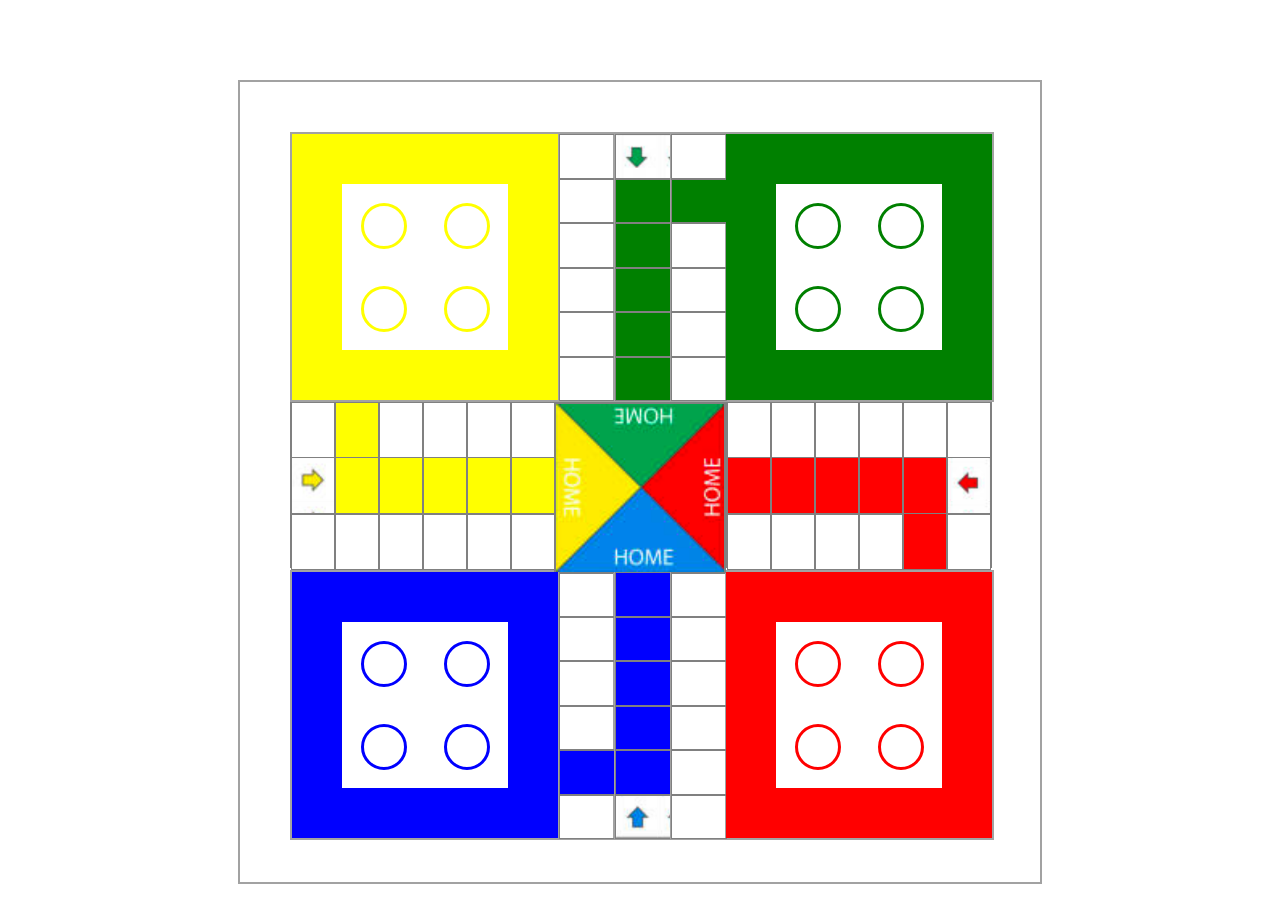
==== index.html @ 32727102 "made the ludo's UI" ====
<!DOCTYPE html>
<html lang="en">
<head>
    <meta charset="UTF-8">
    <meta http-equiv="X-UA-Compatible" content="IE=edge">
    <meta name="viewport" content="width=device-width, initial-scale=1.0">
    <title>The Ludo Game</title>
    <link rel="stylesheet" href="./style.css">
</head>
<body>
    <div class="ludo">
        <div class="first edge">
            <div class="color_box color_box_yellow">
                <div class="two_goti_group">
                    <div class="goti_outer">
                        <div class="goti" id="peeli_goti"></div>
                    </div>
                    <div class="goti_outer">
                        <div class="goti" id="peeli_goti"></div>
                    </div>
                </div>
                <div class="two_goti_group">
                    <div class="goti_outer">
                        <div class="goti" id="peeli_goti"></div>
                    </div>
                    <div class="goti_outer">
                        <div class="goti" id="peeli_goti"></div>
                    </div>
                </div>
            </div>
            <div class="box_group_vertical">
                <div class="vertical_box_group">
                    <div class="single_box"></div>
                    <div class="single_box"></div>
                    <div class="single_box"></div>
                    <div class="single_box"></div>
                    <div class="single_box"></div>
                    <div class="single_box"></div>
                </div>
                <div class="vertical_box_group">
                    <div class="single_box green_arrow"></div>
                    <div class="single_box green_box"></div>
                    <div class="single_box green_box"></div>
                    <div class="single_box green_box"></div>
                    <div class="single_box green_box"></div>
                    <div class="single_box green_box"></div>
                </div>
                <div class="vertical_box_group">
                    <div class="single_box"></div>
                    <div class="single_box green_box"></div>
                    <div class="single_box"></div>
                    <div class="single_box"></div>
                    <div class="single_box"></div>
                    <div class="single_box"></div>
                </div>
            </div>
            <div class="color_box color_box_green">
                <div class="two_goti_group">
                    <div class="goti_outer">
                        <div class="goti" id="hari_goti"></div>
                    </div>
                    <div class="goti_outer">
                        <div class="goti" id="hari_goti"></div>
                    </div>
                </div>
                <div class="two_goti_group">
                    <div class="goti_outer">
                        <div class="goti" id="hari_goti"></div>
                    </div>
                    <div class="goti_outer">
                        <div class="goti" id="hari_goti"></div>
                    </div>
                </div>
            </div>
        </div>
        <div class="middle">
            <div class="horizontal_edge">
                <div class="horizontal_box_group">
                    <div class="single_box_horizontal"></div>
                    <div class="single_box_horizontal yellow_box"></div>
                    <div class="single_box_horizontal"></div>
                    <div class="single_box_horizontal"></div>
                    <div class="single_box_horizontal"></div>
                    <div class="single_box_horizontal"></div>
                </div>
                <div class="horizontal_box_group">
                    <div class="single_box_horizontal yellow_arrow"></div>
                    <div class="single_box_horizontal yellow_box"></div>
                    <div class="single_box_horizontal yellow_box"></div>
                    <div class="single_box_horizontal yellow_box"></div>
                    <div class="single_box_horizontal yellow_box"></div>
                    <div class="single_box_horizontal yellow_box"></div>
                </div>
                <div class="horizontal_box_group">
                    <div class="single_box_horizontal"></div>
                    <div class="single_box_horizontal"></div>
                    <div class="single_box_horizontal"></div>
                    <div class="single_box_horizontal"></div>
                    <div class="single_box_horizontal"></div>
                    <div class="single_box_horizontal"></div>
                </div>
            </div>
            <div class="horizontal_middle"></div>
            <div class="horizontal_edge">
                <div class="horizontal_box_group">
                    <div class="single_box_horizontal"></div>
                    <div class="single_box_horizontal"></div>
                    <div class="single_box_horizontal"></div>
                    <div class="single_box_horizontal"></div>
                    <div class="single_box_horizontal"></div>
                    <div class="single_box_horizontal"></div>
                </div>
                <div class="horizontal_box_group">
                    <div class="single_box_horizontal red_box"></div>
                    <div class="single_box_horizontal red_box"></div>
                    <div class="single_box_horizontal red_box"></div>
                    <div class="single_box_horizontal red_box"></div>
                    <div class="single_box_horizontal red_box"></div>
                    <div class="single_box_horizontal red_arrow"></div>
                </div>
                <div class="horizontal_box_group">
                    <div class="single_box_horizontal"></div>
                    <div class="single_box_horizontal"></div>
                    <div class="single_box_horizontal"></div>
                    <div class="single_box_horizontal"></div>
                    <div class="single_box_horizontal red_box"></div>
                    <div class="single_box_horizontal"></div>
                </div>
            </div>
        </div>
        <div class="third edge">
            <div class="color_box_blue color_box">
                <div class="two_goti_group">
                    <div class="goti_outer">
                        <div class="goti" id="nili_goti"></div>
                    </div>
                    <div class="goti_outer">
                        <div class="goti" id="nili_goti"></div>
                    </div>
                </div>
                <div class="two_goti_group">
                    <div class="goti_outer">
                        <div class="goti" id="nili_goti"></div>
                    </div>
                    <div class="goti_outer">
                        <div class="goti" id="nili_goti"></div>
                    </div>
                </div>
            </div>
            <div class="box_group_vertical">
                <div class="vertical_box_group">
                    <div class="single_box"></div>
                    <div class="single_box"></div>
                    <div class="single_box"></div>
                    <div class="single_box"></div>
                    <div class="single_box blue_box"></div>
                    <div class="single_box"></div>
                </div>
                <div class="vertical_box_group">
                    <div class="single_box blue_box"></div>
                    <div class="single_box blue_box"></div>
                    <div class="single_box blue_box"></div>
                    <div class="single_box blue_box"></div>
                    <div class="single_box blue_box"></div>
                    <div class="single_box blue_arrow"></div>
                </div>
                <div class="vertical_box_group">
                    <div class="single_box"></div>
                    <div class="single_box"></div>
                    <div class="single_box"></div>
                    <div class="single_box"></div>
                    <div class="single_box"></div>
                    <div class="single_box"></div>
                </div>
            </div>
            <div class="color_box_red color_box">
                <div class="two_goti_group">
                    <div class="goti_outer">
                        <div class="goti" id="laal_goti"></div>
                    </div>
                    <div class="goti_outer">
                        <div class="goti" id="laal_goti"></div>
                    </div>
                </div>
                <div class="two_goti_group">
                    <div class="goti_outer">
                        <div class="goti" id="laal_goti"></div>
                    </div>
                    <div class="goti_outer">
                        <div class="goti" id="laal_goti"></div>
                    </div>
                </div>
            </div>
        </div>
    </div>
</body>
</html>
---- style.css ----
*{
    margin:0px;
    padding:0px;
}

.ludo{
    width:700px;
    height:700px;
    border:2px solid rgb(162, 162, 162);
    margin:auto;
    margin-top:80px;
    padding:50px;
}

.edge{
    width:100%;
    height:38%;
    border:2px solid rgb(162, 162, 162);
    display:flex;
}

.middle{
    height:24%;
    width:100%;
    display:flex;
}

.color_box{
    width:38%;
    height:100%;
    border:50px solid yellow;
    box-sizing: border-box;
}

.color_box_green{
    border:50px solid green;
}

.color_box_blue{
    border:50px solid blue;
}

.color_box_red{
    border:50px solid red;
}

.box_group_vertical{
    width:24%;
    height:100%;
    display:flex;
}

.two_goti_group{
    display:flex;
    height:50%;
    width:100%;
}

.goti_outer{
    width:50%;
    height:100%;
    display:flex;
    justify-content: center;
    align-items: center;
}

.goti{
    width:40px;
    height:40px;
    border:3px solid yellow;
    border-radius:50%;
    margin:auto;
}

#nili_goti{
    border:3px solid blue;
}

#hari_goti{
    border:3px solid green;
}

#laal_goti{
    border:3px solid red;
}

.vertical_box_group{
    width:33%;
    height:100%;
    border:1px solid rgb(162, 162, 162);
    border-collapse:collapse;
    border-top:0px;
}

.single_box{
    width:100%;
    height:16%;
    border:1px solid grey;
    border-collapse: true;;
}

.horizontal_edge{
    width:38%;
    height:100%;
}

.horizontal_middle{
    width:24%;
    height:100%;
    border:2px solid grey;
}

.horizontal_box_group{
    display:flex;
    width:100%;
    height:33%;
    border-left:1px solid grey;
    border-right:1px solid grey;
}


.single_box_horizontal{
    width:16%;
    height:100%;
    border:1px solid grey;
    border-collapse: true;;
}

.horizontal_middle{
    background-image: url('horizontal_middle.png');
    background-size: cover;
    background-repeat: no-repeat;
}

.green_box{
    background-color: green;
}

.blue_box{
    background-color: blue;;
}

.yellow_box{
    background-color: yellow;
}

.red_box{
    background-color: red;;
}

.arrow{
    background-size: cover;
    background-repeat: no-repeat;
}

.yellow_arrow{
    background-image: url('yellow_arrow.png');
    background-size: contain;
}

.green_arrow{
    background-image: url('green_arrow.png');
    background-size: contain;
}

.red_arrow{
    background-image: url('red_arrow.png');
    background-size: contain;
}

.blue_arrow{
    background-image: url('blue_arrow.png');
    background-size: contain;
}
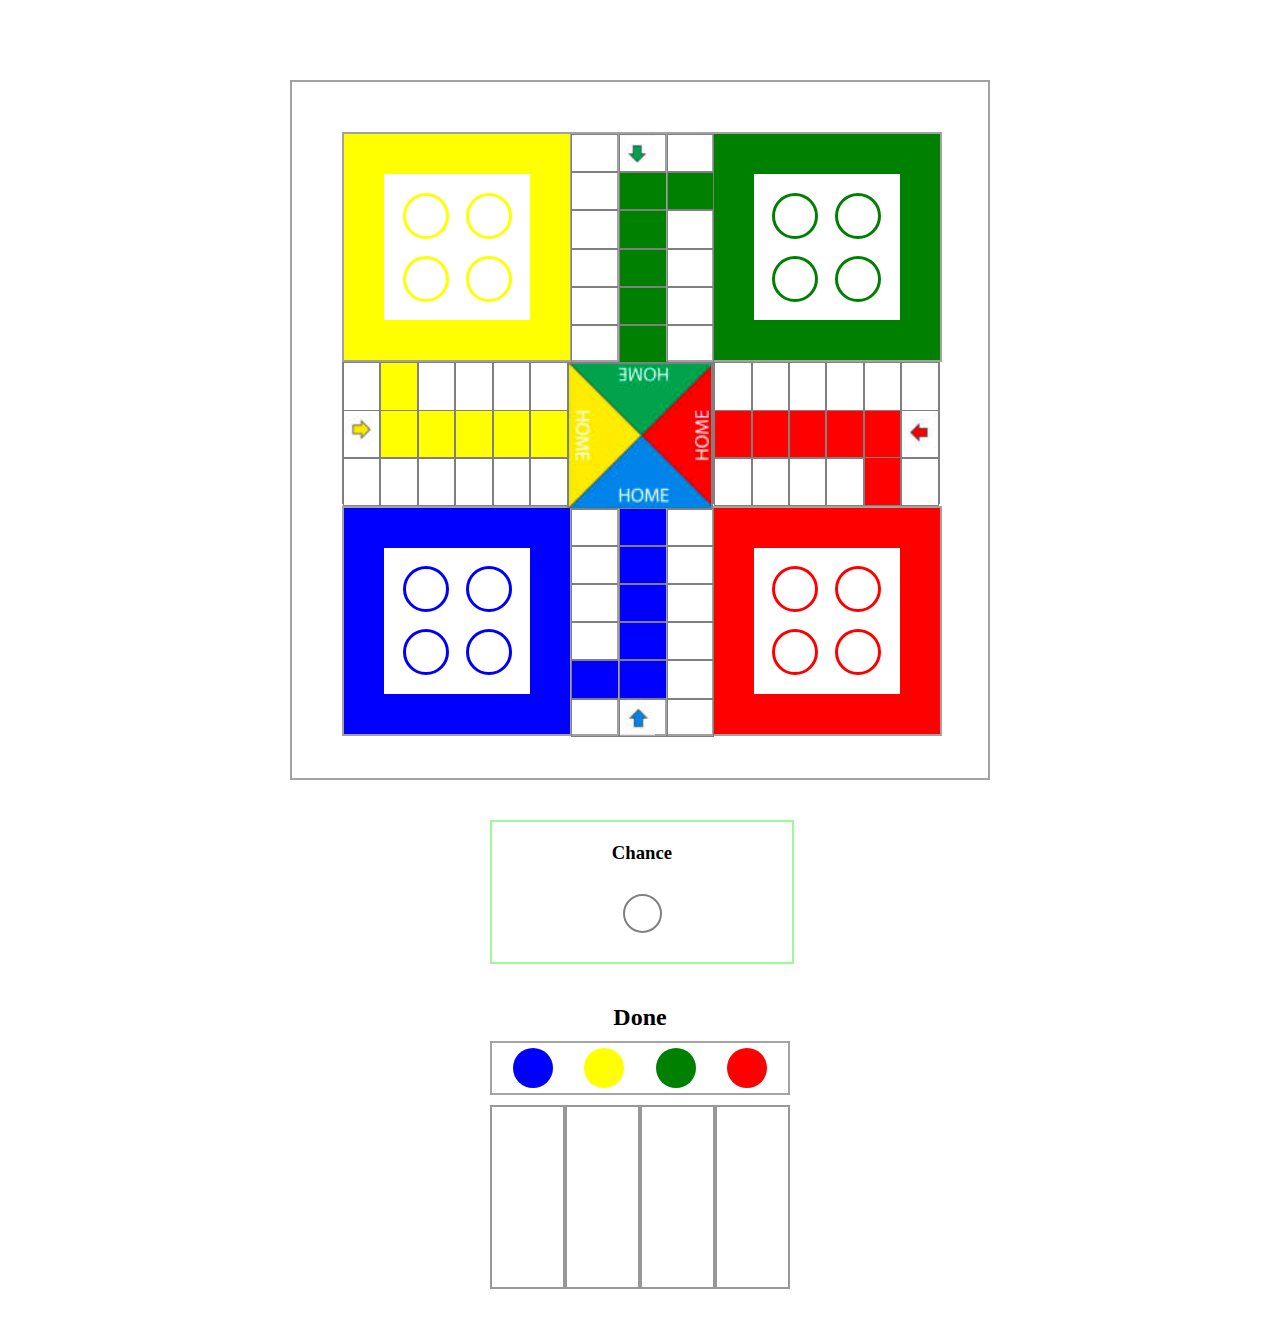
==== commit bbabe064: "UI part complete also made it proper responsive" ====
--- a/index.html
+++ b/index.html
@@ -13,18 +13,18 @@
             <div class="color_box color_box_yellow">
                 <div class="two_goti_group">
                     <div class="goti_outer">
-                        <div class="goti" id="peeli_goti"></div>
-                    </div>
-                    <div class="goti_outer">
-                        <div class="goti" id="peeli_goti"></div>
-                    </div>
-                </div>
-                <div class="two_goti_group">
-                    <div class="goti_outer">
-                        <div class="goti" id="peeli_goti"></div>
-                    </div>
-                    <div class="goti_outer">
-                        <div class="goti" id="peeli_goti"></div>
+                        <div class="goti peeli_goti"></div>
+                    </div>
+                    <div class="goti_outer">
+                        <div class="goti peeli_goti"></div>
+                    </div>
+                </div>
+                <div class="two_goti_group">
+                    <div class="goti_outer">
+                        <div class="goti peeli_goti"></div>
+                    </div>
+                    <div class="goti_outer">
+                        <div class="goti peeli_goti"></div>
                     </div>
                 </div>
             </div>
@@ -38,7 +38,7 @@
                     <div class="single_box"></div>
                 </div>
                 <div class="vertical_box_group">
-                    <div class="single_box green_arrow"></div>
+                    <div class="single_box green_arrow arrow"></div>
                     <div class="single_box green_box"></div>
                     <div class="single_box green_box"></div>
                     <div class="single_box green_box"></div>
@@ -57,18 +57,18 @@
             <div class="color_box color_box_green">
                 <div class="two_goti_group">
                     <div class="goti_outer">
-                        <div class="goti" id="hari_goti"></div>
-                    </div>
-                    <div class="goti_outer">
-                        <div class="goti" id="hari_goti"></div>
-                    </div>
-                </div>
-                <div class="two_goti_group">
-                    <div class="goti_outer">
-                        <div class="goti" id="hari_goti"></div>
-                    </div>
-                    <div class="goti_outer">
-                        <div class="goti" id="hari_goti"></div>
+                        <div class="goti hari_goti"></div>
+                    </div>
+                    <div class="goti_outer">
+                        <div class="goti hari_goti"></div>
+                    </div>
+                </div>
+                <div class="two_goti_group">
+                    <div class="goti_outer">
+                        <div class="goti hari_goti"></div>
+                    </div>
+                    <div class="goti_outer">
+                        <div class="goti hari_goti"></div>
                     </div>
                 </div>
             </div>
@@ -84,7 +84,7 @@
                     <div class="single_box_horizontal"></div>
                 </div>
                 <div class="horizontal_box_group">
-                    <div class="single_box_horizontal yellow_arrow"></div>
+                    <div class="single_box_horizontal yellow_arrow arrow"></div>
                     <div class="single_box_horizontal yellow_box"></div>
                     <div class="single_box_horizontal yellow_box"></div>
                     <div class="single_box_horizontal yellow_box"></div>
@@ -116,7 +116,7 @@
                     <div class="single_box_horizontal red_box"></div>
                     <div class="single_box_horizontal red_box"></div>
                     <div class="single_box_horizontal red_box"></div>
-                    <div class="single_box_horizontal red_arrow"></div>
+                    <div class="single_box_horizontal red_arrow arrow"></div>
                 </div>
                 <div class="horizontal_box_group">
                     <div class="single_box_horizontal"></div>
@@ -132,18 +132,18 @@
             <div class="color_box_blue color_box">
                 <div class="two_goti_group">
                     <div class="goti_outer">
-                        <div class="goti" id="nili_goti"></div>
-                    </div>
-                    <div class="goti_outer">
-                        <div class="goti" id="nili_goti"></div>
-                    </div>
-                </div>
-                <div class="two_goti_group">
-                    <div class="goti_outer">
-                        <div class="goti" id="nili_goti"></div>
-                    </div>
-                    <div class="goti_outer">
-                        <div class="goti" id="nili_goti"></div>
+                        <div class="goti nili_goti"></div>
+                    </div>
+                    <div class="goti_outer">
+                        <div class="goti nili_goti"></div>
+                    </div>
+                </div>
+                <div class="two_goti_group">
+                    <div class="goti_outer">
+                        <div class="goti nili_goti"></div>
+                    </div>
+                    <div class="goti_outer">
+                        <div class="goti nili_goti"></div>
                     </div>
                 </div>
             </div>
@@ -162,7 +162,7 @@
                     <div class="single_box blue_box"></div>
                     <div class="single_box blue_box"></div>
                     <div class="single_box blue_box"></div>
-                    <div class="single_box blue_arrow"></div>
+                    <div class="single_box blue_arrow arrow"></div>
                 </div>
                 <div class="vertical_box_group">
                     <div class="single_box"></div>
@@ -176,21 +176,43 @@
             <div class="color_box_red color_box">
                 <div class="two_goti_group">
                     <div class="goti_outer">
-                        <div class="goti" id="laal_goti"></div>
-                    </div>
-                    <div class="goti_outer">
-                        <div class="goti" id="laal_goti"></div>
-                    </div>
-                </div>
-                <div class="two_goti_group">
-                    <div class="goti_outer">
-                        <div class="goti" id="laal_goti"></div>
-                    </div>
-                    <div class="goti_outer">
-                        <div class="goti" id="laal_goti"></div>
-                    </div>
-                </div>
-            </div>
+                        <div class="goti laal_goti"></div>
+                    </div>
+                    <div class="goti_outer">
+                        <div class="goti laal_goti"></div>
+                    </div>
+                </div>
+                <div class="two_goti_group">
+                    <div class="goti_outer">
+                        <div class="goti laal_goti"></div>
+                    </div>
+                    <div class="goti_outer">
+                        <div class="goti laal_goti"></div>
+                    </div>
+                </div>
+            </div>
+        </div>
+    </div>
+    <div class="other_items">
+        <div class="chance">
+            <h3>Chance</h3>
+            <div class="chance_goti" id="chance_goti"></div>
+        </div>
+        <div class="done">
+            <h2>Done</h2>
+            <div class="icons">
+                <div class="nili_icon goti"></div>
+                <div class="peeli_icon goti"></div>
+                <div class="hari_icon goti"></div>
+                <div class="laal_icon goti"></div>
+            </div>
+            <div class="done_track">
+                <div class="done_one_box" id="done_blue"></div>
+                <div class="done_one_box" id="done_yellow"></div>
+                <div class="done_one_box" id="done_green"></div>
+                <div class="done_one_box" id="done_red"></div>
+            </div>
+
         </div>
     </div>
 </body>
--- a/style.css
+++ b/style.css
@@ -4,12 +4,15 @@
 }
 
 .ludo{
-    width:700px;
-    height:700px;
+    width:98vw;
+    max-width:700px;
+    height:98vw;
+    max-height:700px;
     border:2px solid rgb(162, 162, 162);
     margin:auto;
     margin-top:80px;
     padding:50px;
+    box-sizing: border-box;
 }
 
 .edge{
@@ -28,20 +31,21 @@
 .color_box{
     width:38%;
     height:100%;
-    border:50px solid yellow;
+    border:40px solid yellow;
+    padding:10px;
     box-sizing: border-box;
 }
 
 .color_box_green{
-    border:50px solid green;
+    border:40px solid green;
 }
 
 .color_box_blue{
-    border:50px solid blue;
+    border:40px solid blue;
 }
 
 .color_box_red{
-    border:50px solid red;
+    border:40px solid red;
 }
 
 .box_group_vertical{
@@ -72,15 +76,15 @@
     margin:auto;
 }
 
-#nili_goti{
+.nili_goti{
     border:3px solid blue;
 }
 
-#hari_goti{
+.hari_goti{
     border:3px solid green;
 }
 
-#laal_goti{
+.laal_goti{
     border:3px solid red;
 }
 
@@ -149,26 +153,125 @@
 }
 
 .arrow{
-    background-size: cover;
+    background-size: contain;
     background-repeat: no-repeat;
 }
 
 .yellow_arrow{
     background-image: url('yellow_arrow.png');
-    background-size: contain;
 }
 
 .green_arrow{
     background-image: url('green_arrow.png');
-    background-size: contain;
 }
 
 .red_arrow{
     background-image: url('red_arrow.png');
-    background-size: contain;
 }
 
 .blue_arrow{
     background-image: url('blue_arrow.png');
-    background-size: contain;
+}
+
+@media only screen and (max-width:850px){
+    .ludo{
+        padding:20px;
+    }
+
+    .color_box{
+        border-width: 30px;
+    }
+}
+
+@media only screen and (max-width:500px){
+    .color_box{
+        border-width:20px;
+    }
+
+    .goti{
+        width: 20px;
+        height:20px;
+    }
+
+    .vertical_box_group .single_box{
+        height:15.4%
+    }
+}
+
+.other_items{
+    width:300px;
+    position:absolute;
+    right:100px;
+    top:200px;
+}
+
+.chance{
+    width:300px;
+    height:120px;
+    text-align: center;
+    border:2px solid palegreen;
+    padding-top:20px;
+    margin:40px 0px;
+}
+
+.chance_goti{
+    width:35px;
+    height:35px;
+    border-radius: 50%;
+    border: 2px solid grey;
+    margin:auto;
+    margin-top: 30px;
+}
+
+.done{
+    width:300px;
+    text-align: center;;
+}
+
+.icons{
+    display:flex;
+    justify-content: space-between;
+    margin:10px 0px;
+    border:2px solid rgb(164, 164, 164);
+    padding:5px;
+}
+
+.nili_icon{
+    background-color: blue;;
+    border:0px;
+}
+
+.peeli_icon{
+    background-color: yellow;
+    border:0px;
+}
+
+.hari_icon{
+    background-color: green;
+    border:0px;
+}
+
+.laal_icon{
+    background-color: red;
+    border:0px;
+}
+
+.done_track{
+    display:flex;
+    justify-content: space-between;
+    margin-bottom:40px;
+}
+
+.done_one_box{
+    width:25%;
+    border:2px solid rgb(152, 152, 152);
+    border-collapse: collapse;
+    height:180px;
+}
+
+@media only screen and (max-width:1600px){
+    .other_items{
+        position: static;
+        margin:auto;
+    }
 }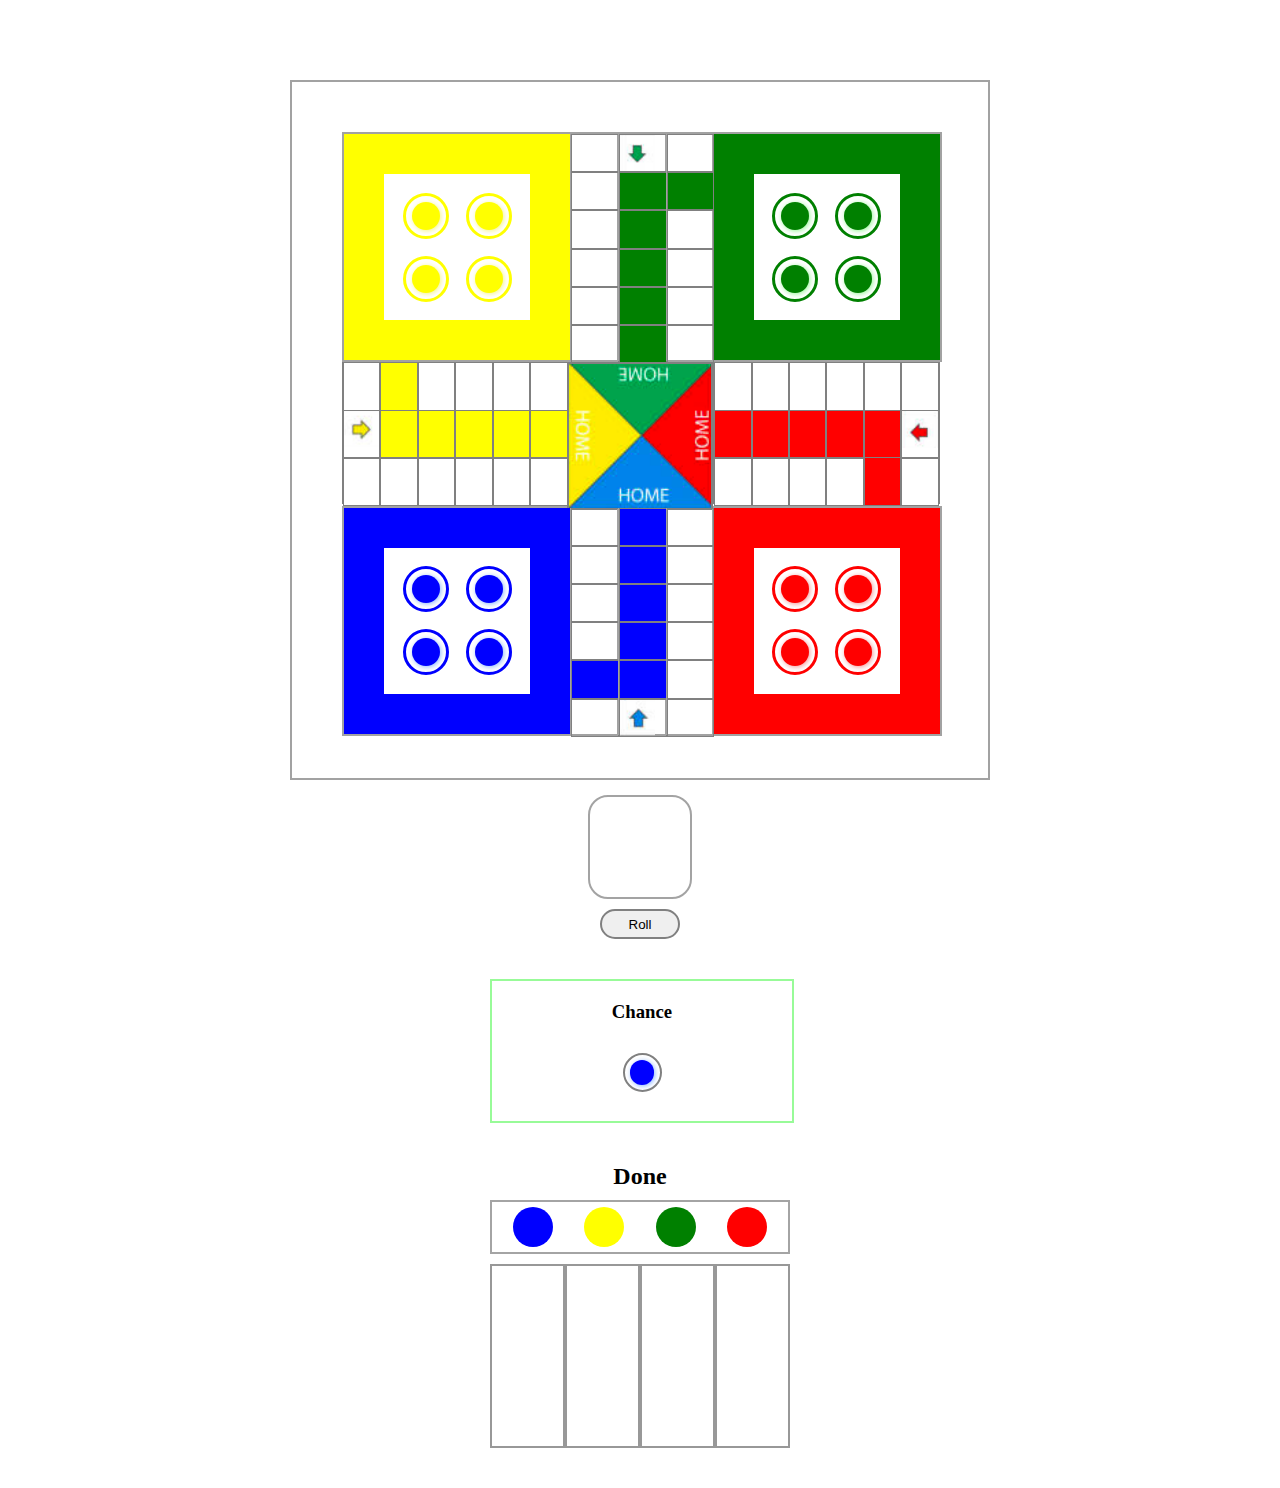
==== commit 19c301d2: "made the UI of ludo, made it responsive and also add the functionality of rolling the dice" ====
--- a/index.html
+++ b/index.html
@@ -13,18 +13,18 @@
             <div class="color_box color_box_yellow">
                 <div class="two_goti_group">
                     <div class="goti_outer">
-                        <div class="goti peeli_goti"></div>
-                    </div>
-                    <div class="goti_outer">
-                        <div class="goti peeli_goti"></div>
-                    </div>
-                </div>
-                <div class="two_goti_group">
-                    <div class="goti_outer">
-                        <div class="goti peeli_goti"></div>
-                    </div>
-                    <div class="goti_outer">
-                        <div class="goti peeli_goti"></div>
+                        <div class="goti peeli_goti" id="peeli_goti1"></div>
+                    </div>
+                    <div class="goti_outer">
+                        <div class="goti peeli_goti" id="peeli_goti2"></div>
+                    </div>
+                </div>
+                <div class="two_goti_group">
+                    <div class="goti_outer">
+                        <div class="goti peeli_goti" id="peeli_goti3"></div>
+                    </div>
+                    <div class="goti_outer">
+                        <div class="goti peeli_goti" id="peeli_goti4"></div>
                     </div>
                 </div>
             </div>
@@ -194,6 +194,12 @@
         </div>
     </div>
     <div class="other_items">
+        <div class="dice">
+            <p id="dice_value"></p>
+        </div>
+        <button id="roll_the_dice">
+            Roll
+        </button>
         <div class="chance">
             <h3>Chance</h3>
             <div class="chance_goti" id="chance_goti"></div>
@@ -212,8 +218,9 @@
                 <div class="done_one_box" id="done_green"></div>
                 <div class="done_one_box" id="done_red"></div>
             </div>
+        </div>
 
-        </div>
     </div>
+    <script src="script.js"></script>
 </body>
 </html>--- a/style.css
+++ b/style.css
@@ -74,6 +74,9 @@
     border:3px solid yellow;
     border-radius:50%;
     margin:auto;
+    display:flex;
+    justify-content: center;
+    align-items:center;
 }
 
 .nili_goti{
@@ -221,6 +224,9 @@
     border: 2px solid grey;
     margin:auto;
     margin-top: 30px;
+    display:flex;
+    justify-content: center;
+    align-items:center;
 }
 
 .done{
@@ -269,9 +275,71 @@
     height:180px;
 }
 
+
+.dice{
+    width:100px;
+    height:100px;
+    display:flex;
+    justify-content:center;
+    align-items: center;
+    border:2px solid rgb(163, 163, 163);
+    border-radius: 20px;
+    margin:auto;
+    margin-top:15px;
+}
+
+#dice_value{
+    font-size: x-large;
+    font-weight:500;
+}
+
+#roll_the_dice{
+    width:80px;
+    height:30px;
+    border-radius:20px;
+    border:2px solid grey;
+    display:block;
+    margin:10px auto;
+}
+
+
 @media only screen and (max-width:1600px){
     .other_items{
         position: static;
         margin:auto;
     }
-}+}
+
+/* js css */
+.js_yellow_goti{
+    width:70%;
+    height:70%;
+    border-radius:50%;
+    background-color: yellow;
+    box-shadow: 1px 1px 5px rgb(245, 245, 133);
+}
+
+.js_green_goti{
+    width:70%;
+    height:70%;
+    border-radius:50%;
+    background-color: green;
+    box-shadow: 1px 1px 5px rgb(147, 245, 147);
+}
+
+.js_blue_goti{
+    width:70%;
+    height:70%;
+    border-radius:50%;
+    background-color: blue;
+    box-shadow: 1px 1px 5px rgb(138, 181, 255);
+}
+
+.js_red_goti{
+    width:70%;
+    height:70%;
+    border-radius:50%;
+    background-color: red;
+    box-shadow: 1px 1px 5px rgb(245, 147, 147);
+}
+
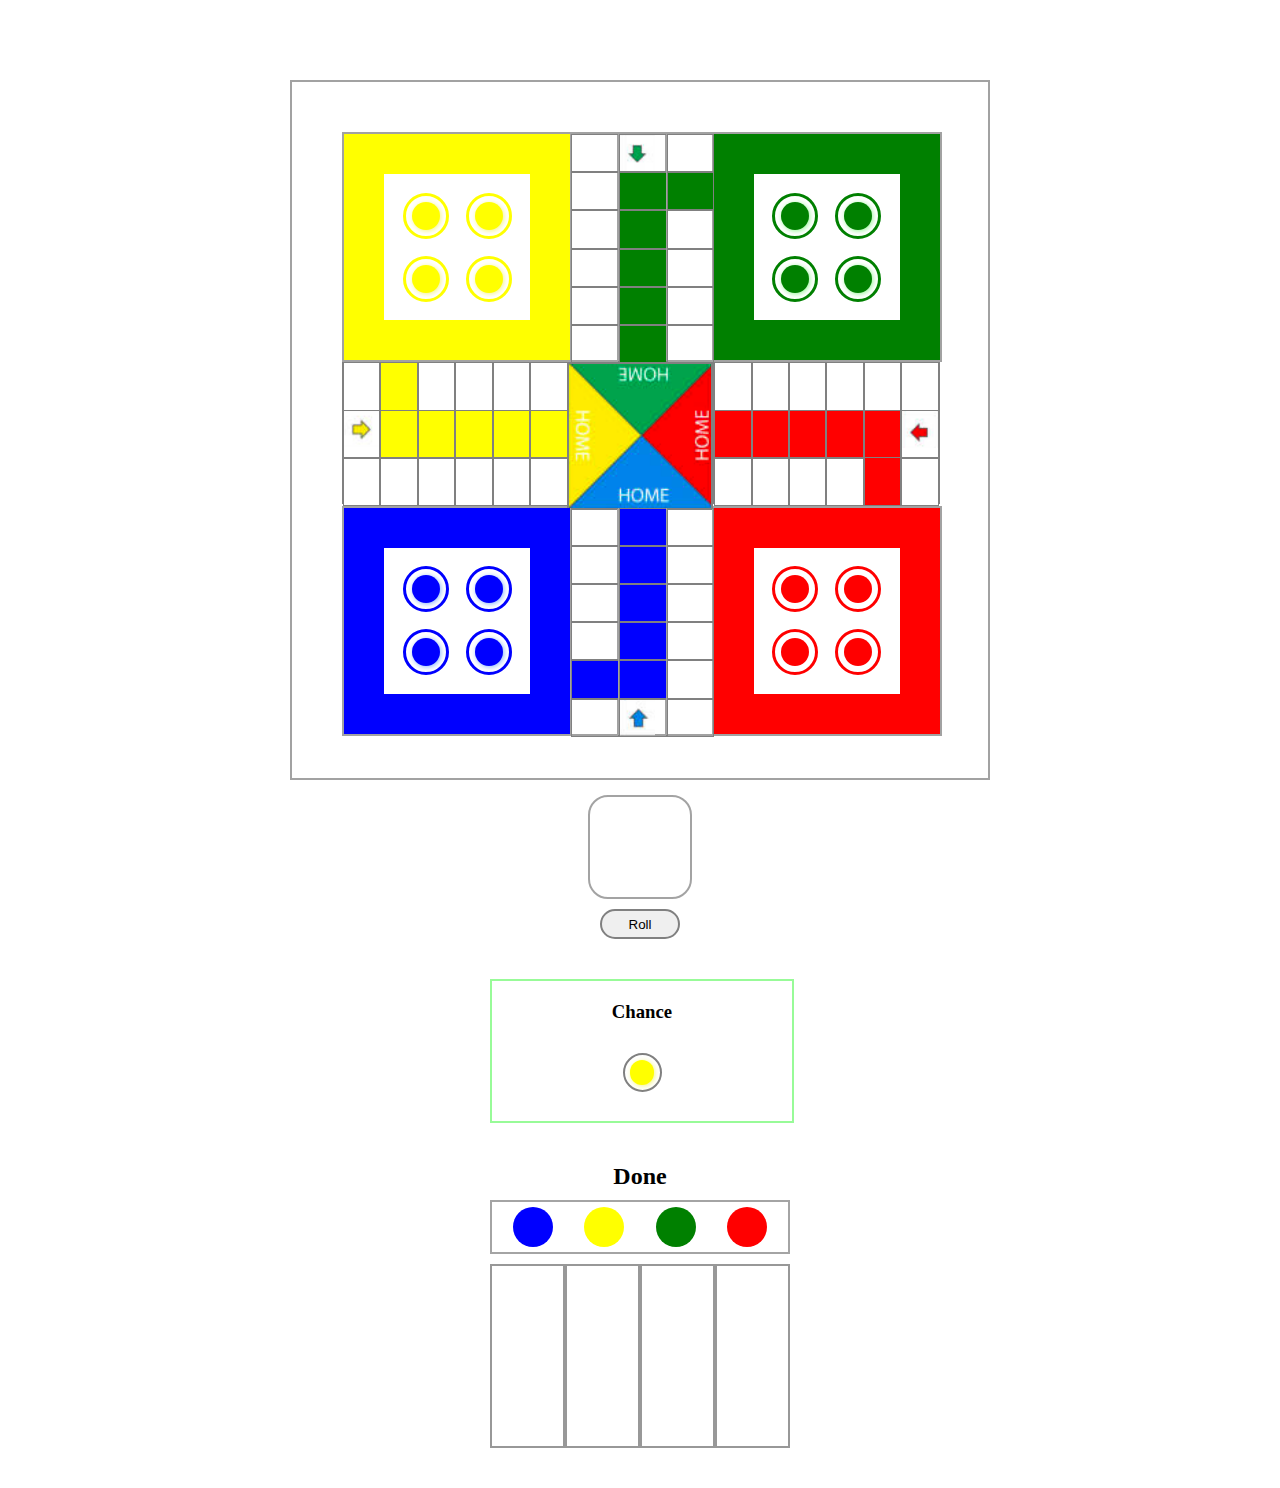
==== commit b74dd0d9: "added data structures to contain track of elements and also add functionality of blinking" ====
--- a/index.html
+++ b/index.html
@@ -13,45 +13,45 @@
             <div class="color_box color_box_yellow">
                 <div class="two_goti_group">
                     <div class="goti_outer">
-                        <div class="goti peeli_goti" id="peeli_goti1"></div>
-                    </div>
-                    <div class="goti_outer">
-                        <div class="goti peeli_goti" id="peeli_goti2"></div>
-                    </div>
-                </div>
-                <div class="two_goti_group">
-                    <div class="goti_outer">
-                        <div class="goti peeli_goti" id="peeli_goti3"></div>
-                    </div>
-                    <div class="goti_outer">
-                        <div class="goti peeli_goti" id="peeli_goti4"></div>
+                        <div class="goti peeli_goti"></div>
+                    </div>
+                    <div class="goti_outer">
+                        <div class="goti peeli_goti"></div>
+                    </div>
+                </div>
+                <div class="two_goti_group">
+                    <div class="goti_outer">
+                        <div class="goti peeli_goti"></div>
+                    </div>
+                    <div class="goti_outer">
+                        <div class="goti peeli_goti"></div>
                     </div>
                 </div>
             </div>
             <div class="box_group_vertical">
                 <div class="vertical_box_group">
-                    <div class="single_box"></div>
-                    <div class="single_box"></div>
-                    <div class="single_box"></div>
-                    <div class="single_box"></div>
-                    <div class="single_box"></div>
-                    <div class="single_box"></div>
-                </div>
-                <div class="vertical_box_group">
-                    <div class="single_box green_arrow arrow"></div>
-                    <div class="single_box green_box"></div>
-                    <div class="single_box green_box"></div>
-                    <div class="single_box green_box"></div>
-                    <div class="single_box green_box"></div>
-                    <div class="single_box green_box"></div>
-                </div>
-                <div class="vertical_box_group">
-                    <div class="single_box"></div>
-                    <div class="single_box green_box"></div>
-                    <div class="single_box"></div>
-                    <div class="single_box"></div>
-                    <div class="single_box"></div>
-                    <div class="single_box"></div>
+                    <div class="single_box" id="g24"></div>
+                    <div class="single_box" id="g23"></div>
+                    <div class="single_box" id="g22"></div>
+                    <div class="single_box" id="g21"></div>
+                    <div class="single_box" id="g20"></div>
+                    <div class="single_box" id="g19"></div>
+                </div>
+                <div class="vertical_box_group">
+                    <div class="single_box green_arrow arrow" id="g25"></div>
+                    <div class="single_box green_box" id="green_goal1"></div>
+                    <div class="single_box green_box" id="green_goal2"></div>
+                    <div class="single_box green_box" id="green_goal3"></div>
+                    <div class="single_box green_box" id="green_goal4"></div>
+                    <div class="single_box green_box" id="green_goal5"></div>
+                </div>
+                <div class="vertical_box_group">
+                    <div class="single_box" id="g26"></div>
+                    <div class="single_box green_box" id="g27"></div>
+                    <div class="single_box" id="g28"></div>
+                    <div class="single_box" id="g29"></div>
+                    <div class="single_box" id="g30"></div>
+                    <div class="single_box" id="g31"></div>
                 </div>
             </div>
             <div class="color_box color_box_green">
@@ -76,55 +76,55 @@
         <div class="middle">
             <div class="horizontal_edge">
                 <div class="horizontal_box_group">
-                    <div class="single_box_horizontal"></div>
-                    <div class="single_box_horizontal yellow_box"></div>
-                    <div class="single_box_horizontal"></div>
-                    <div class="single_box_horizontal"></div>
-                    <div class="single_box_horizontal"></div>
-                    <div class="single_box_horizontal"></div>
-                </div>
-                <div class="horizontal_box_group">
-                    <div class="single_box_horizontal yellow_arrow arrow"></div>
-                    <div class="single_box_horizontal yellow_box"></div>
-                    <div class="single_box_horizontal yellow_box"></div>
-                    <div class="single_box_horizontal yellow_box"></div>
-                    <div class="single_box_horizontal yellow_box"></div>
-                    <div class="single_box_horizontal yellow_box"></div>
-                </div>
-                <div class="horizontal_box_group">
-                    <div class="single_box_horizontal"></div>
-                    <div class="single_box_horizontal"></div>
-                    <div class="single_box_horizontal"></div>
-                    <div class="single_box_horizontal"></div>
-                    <div class="single_box_horizontal"></div>
-                    <div class="single_box_horizontal"></div>
+                    <div class="single_box_horizontal" id="g13"></div>
+                    <div class="single_box_horizontal yellow_box" id="g14"></div>
+                    <div class="single_box_horizontal" id="g15"></div>
+                    <div class="single_box_horizontal" id="g16"></div>
+                    <div class="single_box_horizontal" id="g17"></div>
+                    <div class="single_box_horizontal" id="g18"></div>
+                </div>
+                <div class="horizontal_box_group">
+                    <div class="single_box_horizontal yellow_arrow arrow" id="g12"></div>
+                    <div class="single_box_horizontal yellow_box"  id="yellow_goal1"></div>
+                    <div class="single_box_horizontal yellow_box" id="yellow_goal2"></div>
+                    <div class="single_box_horizontal yellow_box" id="yellow_goal3"></div>
+                    <div class="single_box_horizontal yellow_box" id="yellow_goal4"></div>
+                    <div class="single_box_horizontal yellow_box" id="yellow_goal5"></div>
+                </div>
+                <div class="horizontal_box_group">
+                    <div class="single_box_horizontal" id="g11"></div>
+                    <div class="single_box_horizontal" id="g10"></div>
+                    <div class="single_box_horizontal" id="g9"></div>
+                    <div class="single_box_horizontal" id="g8"></div>
+                    <div class="single_box_horizontal" id="g7"></div>
+                    <div class="single_box_horizontal" id="g6"></div>
                 </div>
             </div>
             <div class="horizontal_middle"></div>
             <div class="horizontal_edge">
                 <div class="horizontal_box_group">
-                    <div class="single_box_horizontal"></div>
-                    <div class="single_box_horizontal"></div>
-                    <div class="single_box_horizontal"></div>
-                    <div class="single_box_horizontal"></div>
-                    <div class="single_box_horizontal"></div>
-                    <div class="single_box_horizontal"></div>
-                </div>
-                <div class="horizontal_box_group">
-                    <div class="single_box_horizontal red_box"></div>
-                    <div class="single_box_horizontal red_box"></div>
-                    <div class="single_box_horizontal red_box"></div>
-                    <div class="single_box_horizontal red_box"></div>
-                    <div class="single_box_horizontal red_box"></div>
-                    <div class="single_box_horizontal red_arrow arrow"></div>
-                </div>
-                <div class="horizontal_box_group">
-                    <div class="single_box_horizontal"></div>
-                    <div class="single_box_horizontal"></div>
-                    <div class="single_box_horizontal"></div>
-                    <div class="single_box_horizontal"></div>
-                    <div class="single_box_horizontal red_box"></div>
-                    <div class="single_box_horizontal"></div>
+                    <div class="single_box_horizontal" id="g32"></div>
+                    <div class="single_box_horizontal" id="g33"></div>
+                    <div class="single_box_horizontal" id="g34"></div>
+                    <div class="single_box_horizontal" id="g35"></div>
+                    <div class="single_box_horizontal" id="g36"></div>
+                    <div class="single_box_horizontal" id="g37"></div>
+                </div>
+                <div class="horizontal_box_group">
+                    <div class="single_box_horizontal red_box" id="red_goal5"></div>
+                    <div class="single_box_horizontal red_box" id="red_goal4"></div>
+                    <div class="single_box_horizontal red_box" id="red_goal3"></div>
+                    <div class="single_box_horizontal red_box" id="red_goal2"></div>
+                    <div class="single_box_horizontal red_box" id="red_goal1"></div>
+                    <div class="single_box_horizontal red_arrow arrow" id="g38"></div>
+                </div>
+                <div class="horizontal_box_group">
+                    <div class="single_box_horizontal" id="g44"></div>
+                    <div class="single_box_horizontal" id="g43"></div>
+                    <div class="single_box_horizontal" id="g42"></div>
+                    <div class="single_box_horizontal" id="g41"></div>
+                    <div class="single_box_horizontal red_box" id="g40"></div>
+                    <div class="single_box_horizontal" id="g39"></div>
                 </div>
             </div>
         </div>
@@ -149,28 +149,28 @@
             </div>
             <div class="box_group_vertical">
                 <div class="vertical_box_group">
-                    <div class="single_box"></div>
-                    <div class="single_box"></div>
-                    <div class="single_box"></div>
-                    <div class="single_box"></div>
-                    <div class="single_box blue_box"></div>
-                    <div class="single_box"></div>
-                </div>
-                <div class="vertical_box_group">
-                    <div class="single_box blue_box"></div>
-                    <div class="single_box blue_box"></div>
-                    <div class="single_box blue_box"></div>
-                    <div class="single_box blue_box"></div>
-                    <div class="single_box blue_box"></div>
-                    <div class="single_box blue_arrow arrow"></div>
-                </div>
-                <div class="vertical_box_group">
-                    <div class="single_box"></div>
-                    <div class="single_box"></div>
-                    <div class="single_box"></div>
-                    <div class="single_box"></div>
-                    <div class="single_box"></div>
-                    <div class="single_box"></div>
+                    <div class="single_box" id="g5"></div>
+                    <div class="single_box" id="g4"></div>
+                    <div class="single_box" id="g3"></div>
+                    <div class="single_box" id="g2"></div>
+                    <div class="single_box blue_box" id="g1"></div>
+                    <div class="single_box" id="g52"></div>
+                </div>
+                <div class="vertical_box_group">
+                    <div class="single_box blue_box" id="blue_goal5"></div>
+                    <div class="single_box blue_box" id="blue_goal4"></div>
+                    <div class="single_box blue_box" id="blue_goal3"></div>
+                    <div class="single_box blue_box" id="blue_goal2"></div>
+                    <div class="single_box blue_box" id="blue_goal1"></div>
+                    <div class="single_box blue_arrow arrow" id="g51"></div>
+                </div>
+                <div class="vertical_box_group">
+                    <div class="single_box" id="g45"></div>
+                    <div class="single_box" id="g46"></div>
+                    <div class="single_box" id="g47"></div>
+                    <div class="single_box" id="g48"></div>
+                    <div class="single_box" id="g49"></div>
+                    <div class="single_box" id="g50"></div>
                 </div>
             </div>
             <div class="color_box_red color_box">
--- a/style.css
+++ b/style.css
@@ -340,6 +340,21 @@
     height:70%;
     border-radius:50%;
     background-color: red;
-    box-shadow: 1px 1px 5px rgb(245, 147, 147);
-}
-
+}
+
+@keyframes blink_the_goti {
+    from{
+        width:50%;
+        height:50%;
+    }
+    to {
+        width:85%;
+        height:85%;
+    }
+  }
+
+.blink{
+    animation-name: blink_the_goti;
+    animation-duration: 300ms;
+    animation-iteration-count: infinite;
+}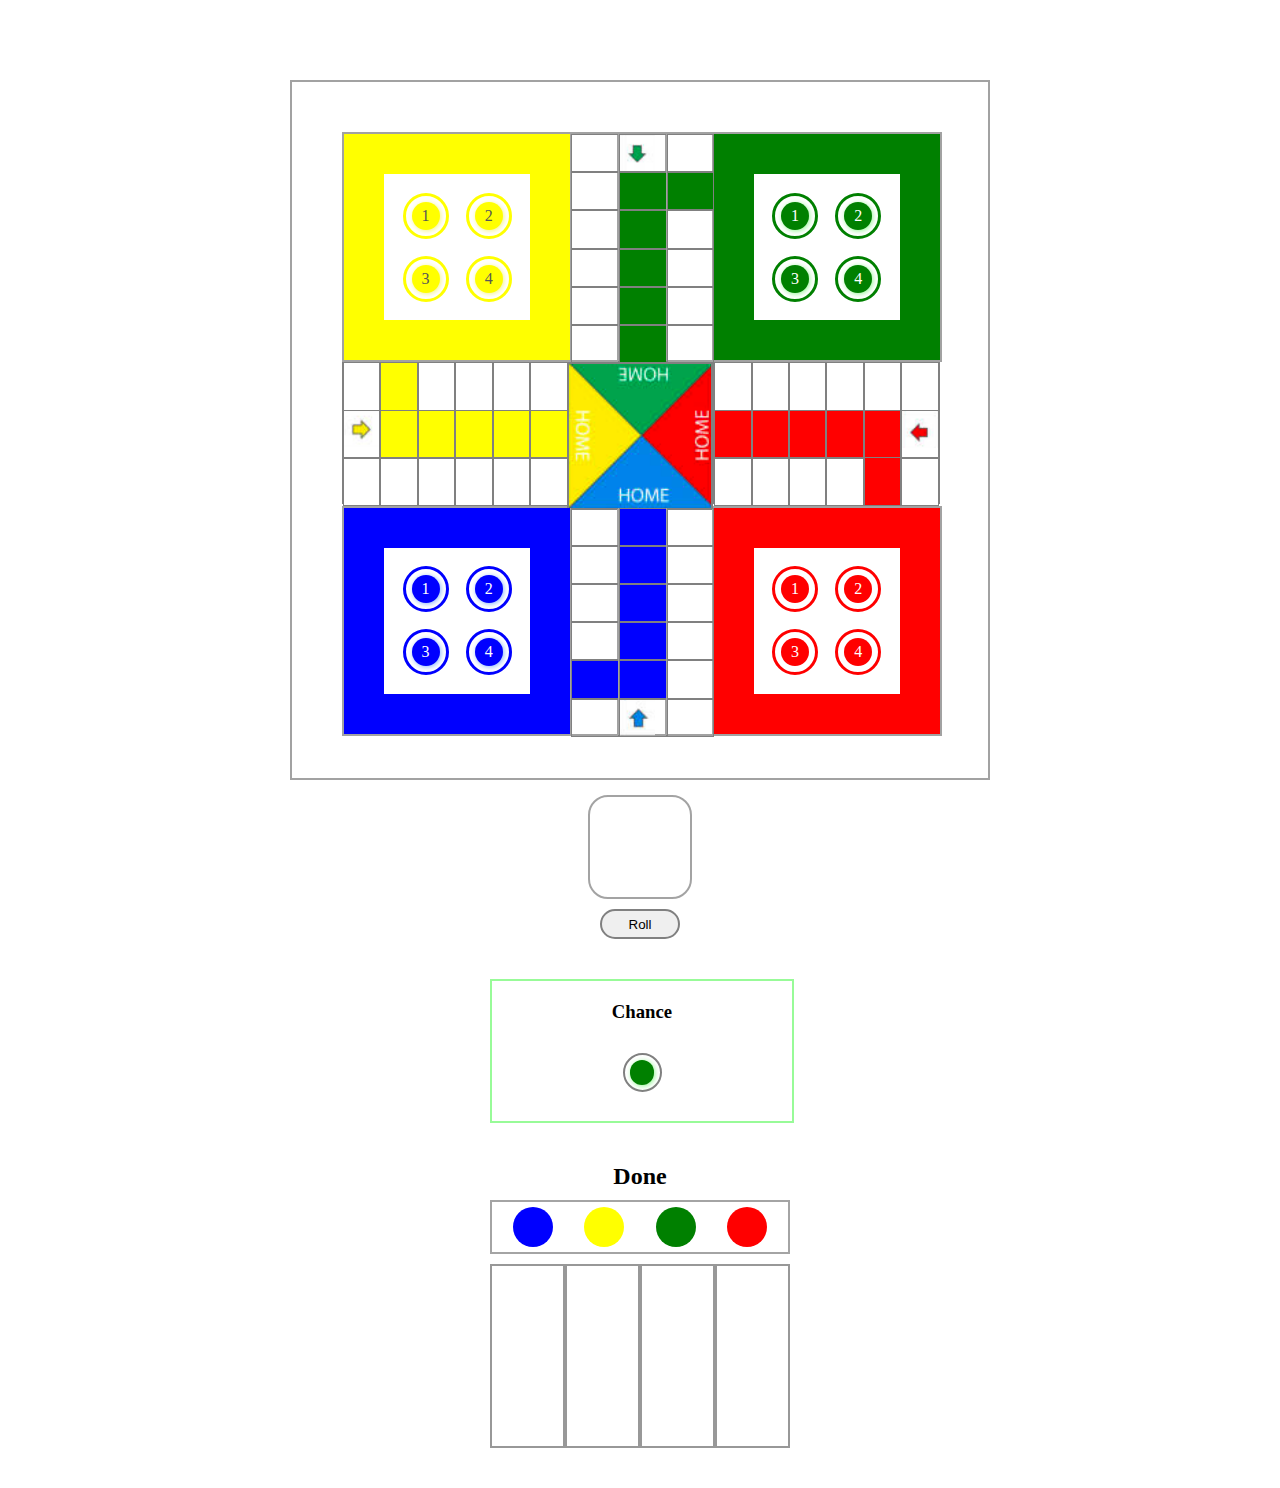
==== commit a8e1c2e2: "added functionality of moving the gotis from one position to another" ====
--- a/index.html
+++ b/index.html
@@ -13,18 +13,18 @@
             <div class="color_box color_box_yellow">
                 <div class="two_goti_group">
                     <div class="goti_outer">
-                        <div class="goti peeli_goti"></div>
-                    </div>
-                    <div class="goti_outer">
-                        <div class="goti peeli_goti"></div>
-                    </div>
-                </div>
-                <div class="two_goti_group">
-                    <div class="goti_outer">
-                        <div class="goti peeli_goti"></div>
-                    </div>
-                    <div class="goti_outer">
-                        <div class="goti peeli_goti"></div>
+                        <div class="goti yellow_goti"></div>
+                    </div>
+                    <div class="goti_outer">
+                        <div class="goti yellow_goti"></div>
+                    </div>
+                </div>
+                <div class="two_goti_group">
+                    <div class="goti_outer">
+                        <div class="goti yellow_goti"></div>
+                    </div>
+                    <div class="goti_outer">
+                        <div class="goti yellow_goti"></div>
                     </div>
                 </div>
             </div>
@@ -57,18 +57,18 @@
             <div class="color_box color_box_green">
                 <div class="two_goti_group">
                     <div class="goti_outer">
-                        <div class="goti hari_goti"></div>
-                    </div>
-                    <div class="goti_outer">
-                        <div class="goti hari_goti"></div>
-                    </div>
-                </div>
-                <div class="two_goti_group">
-                    <div class="goti_outer">
-                        <div class="goti hari_goti"></div>
-                    </div>
-                    <div class="goti_outer">
-                        <div class="goti hari_goti"></div>
+                        <div class="goti green_goti"></div>
+                    </div>
+                    <div class="goti_outer">
+                        <div class="goti green_goti"></div>
+                    </div>
+                </div>
+                <div class="two_goti_group">
+                    <div class="goti_outer">
+                        <div class="goti green_goti"></div>
+                    </div>
+                    <div class="goti_outer">
+                        <div class="goti green_goti"></div>
                     </div>
                 </div>
             </div>
@@ -132,18 +132,18 @@
             <div class="color_box_blue color_box">
                 <div class="two_goti_group">
                     <div class="goti_outer">
-                        <div class="goti nili_goti"></div>
-                    </div>
-                    <div class="goti_outer">
-                        <div class="goti nili_goti"></div>
-                    </div>
-                </div>
-                <div class="two_goti_group">
-                    <div class="goti_outer">
-                        <div class="goti nili_goti"></div>
-                    </div>
-                    <div class="goti_outer">
-                        <div class="goti nili_goti"></div>
+                        <div class="goti blue_goti"></div>
+                    </div>
+                    <div class="goti_outer">
+                        <div class="goti blue_goti"></div>
+                    </div>
+                </div>
+                <div class="two_goti_group">
+                    <div class="goti_outer">
+                        <div class="goti blue_goti"></div>
+                    </div>
+                    <div class="goti_outer">
+                        <div class="goti blue_goti"></div>
                     </div>
                 </div>
             </div>
@@ -176,18 +176,18 @@
             <div class="color_box_red color_box">
                 <div class="two_goti_group">
                     <div class="goti_outer">
-                        <div class="goti laal_goti"></div>
-                    </div>
-                    <div class="goti_outer">
-                        <div class="goti laal_goti"></div>
-                    </div>
-                </div>
-                <div class="two_goti_group">
-                    <div class="goti_outer">
-                        <div class="goti laal_goti"></div>
-                    </div>
-                    <div class="goti_outer">
-                        <div class="goti laal_goti"></div>
+                        <div class="goti red_goti"></div>
+                    </div>
+                    <div class="goti_outer">
+                        <div class="goti red_goti"></div>
+                    </div>
+                </div>
+                <div class="two_goti_group">
+                    <div class="goti_outer">
+                        <div class="goti red_goti"></div>
+                    </div>
+                    <div class="goti_outer">
+                        <div class="goti red_goti"></div>
                     </div>
                 </div>
             </div>
--- a/style.css
+++ b/style.css
@@ -79,15 +79,15 @@
     align-items:center;
 }
 
-.nili_goti{
+.blue_goti{
     border:3px solid blue;
 }
 
-.hari_goti{
+.green_goti{
     border:3px solid green;
 }
 
-.laal_goti{
+.red_goti{
     border:3px solid red;
 }
 
@@ -317,6 +317,10 @@
     border-radius:50%;
     background-color: yellow;
     box-shadow: 1px 1px 5px rgb(245, 245, 133);
+    display:flex;
+    align-items:center;
+    color:rgb(87, 87, 87);
+    justify-content: center;
 }
 
 .js_green_goti{
@@ -325,6 +329,10 @@
     border-radius:50%;
     background-color: green;
     box-shadow: 1px 1px 5px rgb(147, 245, 147);
+    display:flex;
+    align-items:center;
+    color:white;
+    justify-content: center;
 }
 
 .js_blue_goti{
@@ -333,6 +341,10 @@
     border-radius:50%;
     background-color: blue;
     box-shadow: 1px 1px 5px rgb(138, 181, 255);
+    display:flex;
+    align-items:center;
+    color:white;
+    justify-content: center;
 }
 
 .js_red_goti{
@@ -340,6 +352,10 @@
     height:70%;
     border-radius:50%;
     background-color: red;
+    display:flex;
+    align-items:center;
+    color:white;
+    justify-content: center;
 }
 
 @keyframes blink_the_goti {
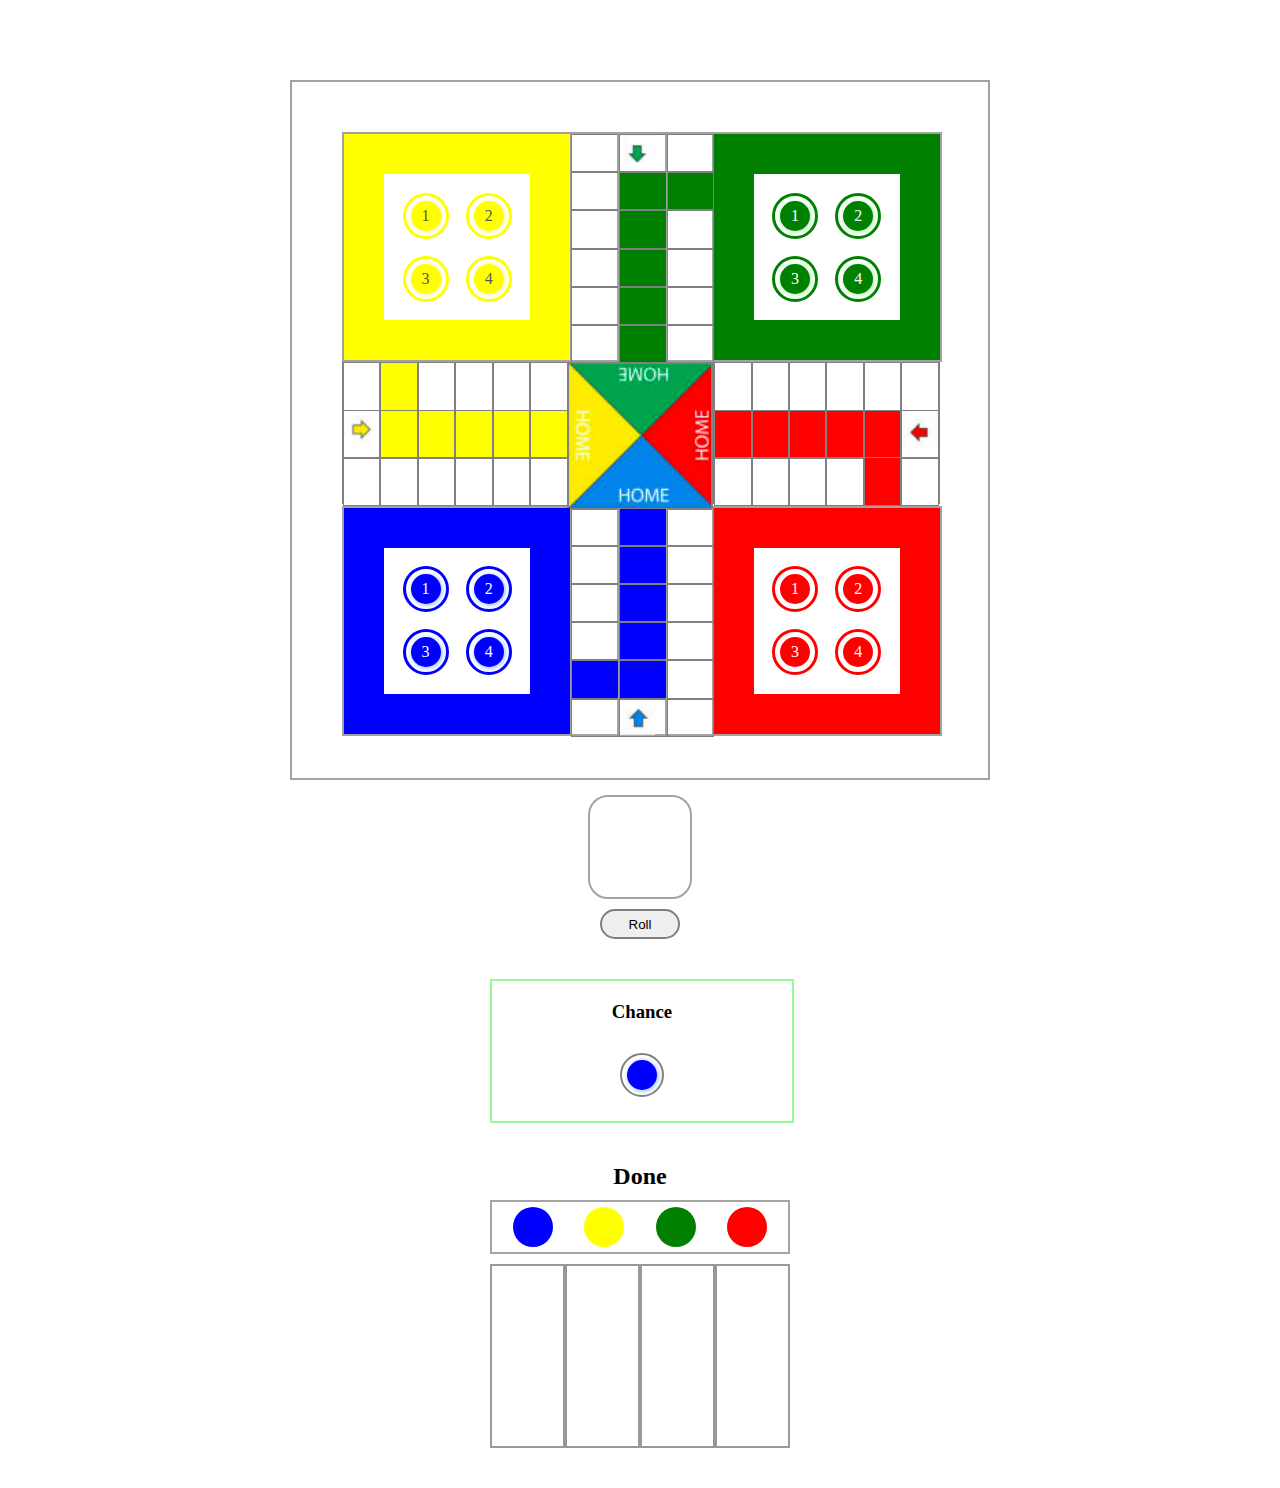
==== commit 52c88476: "properly arranged the files" ====
--- a/index.html
+++ b/index.html
@@ -221,6 +221,6 @@
         </div>
 
     </div>
-    <script src="script.js"></script>
+    <script src="./scripts/script.js"></script>
 </body>
 </html>--- a/style.css
+++ b/style.css
@@ -104,6 +104,9 @@
     height:16%;
     border:1px solid grey;
     border-collapse: true;;
+    display:flex;
+    justify-content: center;
+    align-items: center;
 }
 
 .horizontal_edge{
@@ -134,7 +137,7 @@
 }
 
 .horizontal_middle{
-    background-image: url('horizontal_middle.png');
+    background-image: url('./images/horizontal_middle.png');
     background-size: cover;
     background-repeat: no-repeat;
 }
@@ -161,19 +164,19 @@
 }
 
 .yellow_arrow{
-    background-image: url('yellow_arrow.png');
+    background-image: url('./images/yellow_arrow.png');
 }
 
 .green_arrow{
-    background-image: url('green_arrow.png');
+    background-image: url('./images/green_arrow.png');
 }
 
 .red_arrow{
-    background-image: url('red_arrow.png');
+    background-image: url('./images/red_arrow.png');
 }
 
 .blue_arrow{
-    background-image: url('blue_arrow.png');
+    background-image: url('./images/blue_arrow.png');
 }
 
 @media only screen and (max-width:850px){
@@ -218,8 +221,8 @@
 }
 
 .chance_goti{
-    width:35px;
-    height:35px;
+    width:40px;
+    height:40px;
     border-radius: 50%;
     border: 2px solid grey;
     margin:auto;
@@ -269,7 +272,7 @@
 }
 
 .done_one_box{
-    width:25%;
+    width:30%;
     border:2px solid rgb(152, 152, 152);
     border-collapse: collapse;
     height:180px;
@@ -312,8 +315,10 @@
 
 /* js css */
 .js_yellow_goti{
-    width:70%;
-    height:70%;
+    width:30px;
+    height:30px;
+    margin:auto;
+    margin-top:5px;
     border-radius:50%;
     background-color: yellow;
     box-shadow: 1px 1px 5px rgb(245, 245, 133);
@@ -324,8 +329,10 @@
 }
 
 .js_green_goti{
-    width:70%;
-    height:70%;
+    width:30px;
+    height:30px;
+    margin:auto;
+    margin-top:5px;
     border-radius:50%;
     background-color: green;
     box-shadow: 1px 1px 5px rgb(147, 245, 147);
@@ -333,11 +340,14 @@
     align-items:center;
     color:white;
     justify-content: center;
+    margin-top:5px'
 }
 
 .js_blue_goti{
-    width:70%;
-    height:70%;
+    width:30px;
+    height:30px;
+    margin:auto;
+    margin-top:5px;
     border-radius:50%;
     background-color: blue;
     box-shadow: 1px 1px 5px rgb(138, 181, 255);
@@ -345,32 +355,119 @@
     align-items:center;
     color:white;
     justify-content: center;
+    margin-top:5px'
 }
 
 .js_red_goti{
-    width:70%;
-    height:70%;
+    width:30px;
+    height:30px;
+    margin:auto;
+    margin-top:5px;
     border-radius:50%;
     background-color: red;
     display:flex;
     align-items:center;
     color:white;
     justify-content: center;
+    margin-top:5px'
 }
 
 @keyframes blink_the_goti {
     from{
-        width:50%;
-        height:50%;
+        margin-top:5px;
+        width:28px;
+        height:28px;
     }
     to {
-        width:85%;
-        height:85%;
+        margin-top:3px;
+        width:33px;
+        height:33px;
     }
   }
 
 .blink{
     animation-name: blink_the_goti;
-    animation-duration: 300ms;
+    animation-duration: 500ms;
     animation-iteration-count: infinite;
+}
+
+.goaled_goti{
+    width:50%;
+    margin:auto;
+    height:18%;
+    margin-bottom:2px;
+}
+
+/* results */
+.result_page{
+    width:100vw;
+    height:100vh;
+    display:flex;
+    flex-direction: column;
+    justify-content: center;
+    align-items: center;
+}
+
+.results{
+    width:50%;
+    min-width:300px;
+    background-color: aliceblue;
+    box-shadow: 0 4px 10px rgba(0,0,0,.25);
+}
+
+.result{
+    width:90%;
+    margin:auto;
+    box-shadow: 0 4px 10px rgba(0,0,0,.25);
+    margin-top:20px;
+    margin-bottom:20px;
+    display:flex;
+    flex-wrap:wrap;
+    justify-content: space-around;
+    padding:10px;
+}
+
+.result_heading{
+    background-color: rgb(218, 244, 244);
+    margin-bottom:15px;
+}
+
+.prtc{
+    width:24%;
+    height:40px;
+    display:flex;
+    justify-content: center;;
+    align-items:center;
+    text-align: center;
+    background-color: rgb(155, 245, 155);
+    border-radius: 5px;
+}
+
+.loser{
+    background-color: rgb(240, 88, 88);
+}
+
+.br{
+    width:95%;
+    height:4px;
+    background-color: rgb(155, 245, 155);
+    margin:auto;
+    margin-bottom:30px;
+}
+
+.back_button{
+    width:230px;
+    height:55px;
+    display:flex;
+    justify-content: center;
+    align-items: center;
+    font-size: x-large;
+    font-weight: 600;
+    margin-top: 50px;
+    box-shadow: 0 4px 10px rgba(0,0,0,.25);
+}
+
+.back_button a{
+    text-decoration: none;
+    color:black;
 }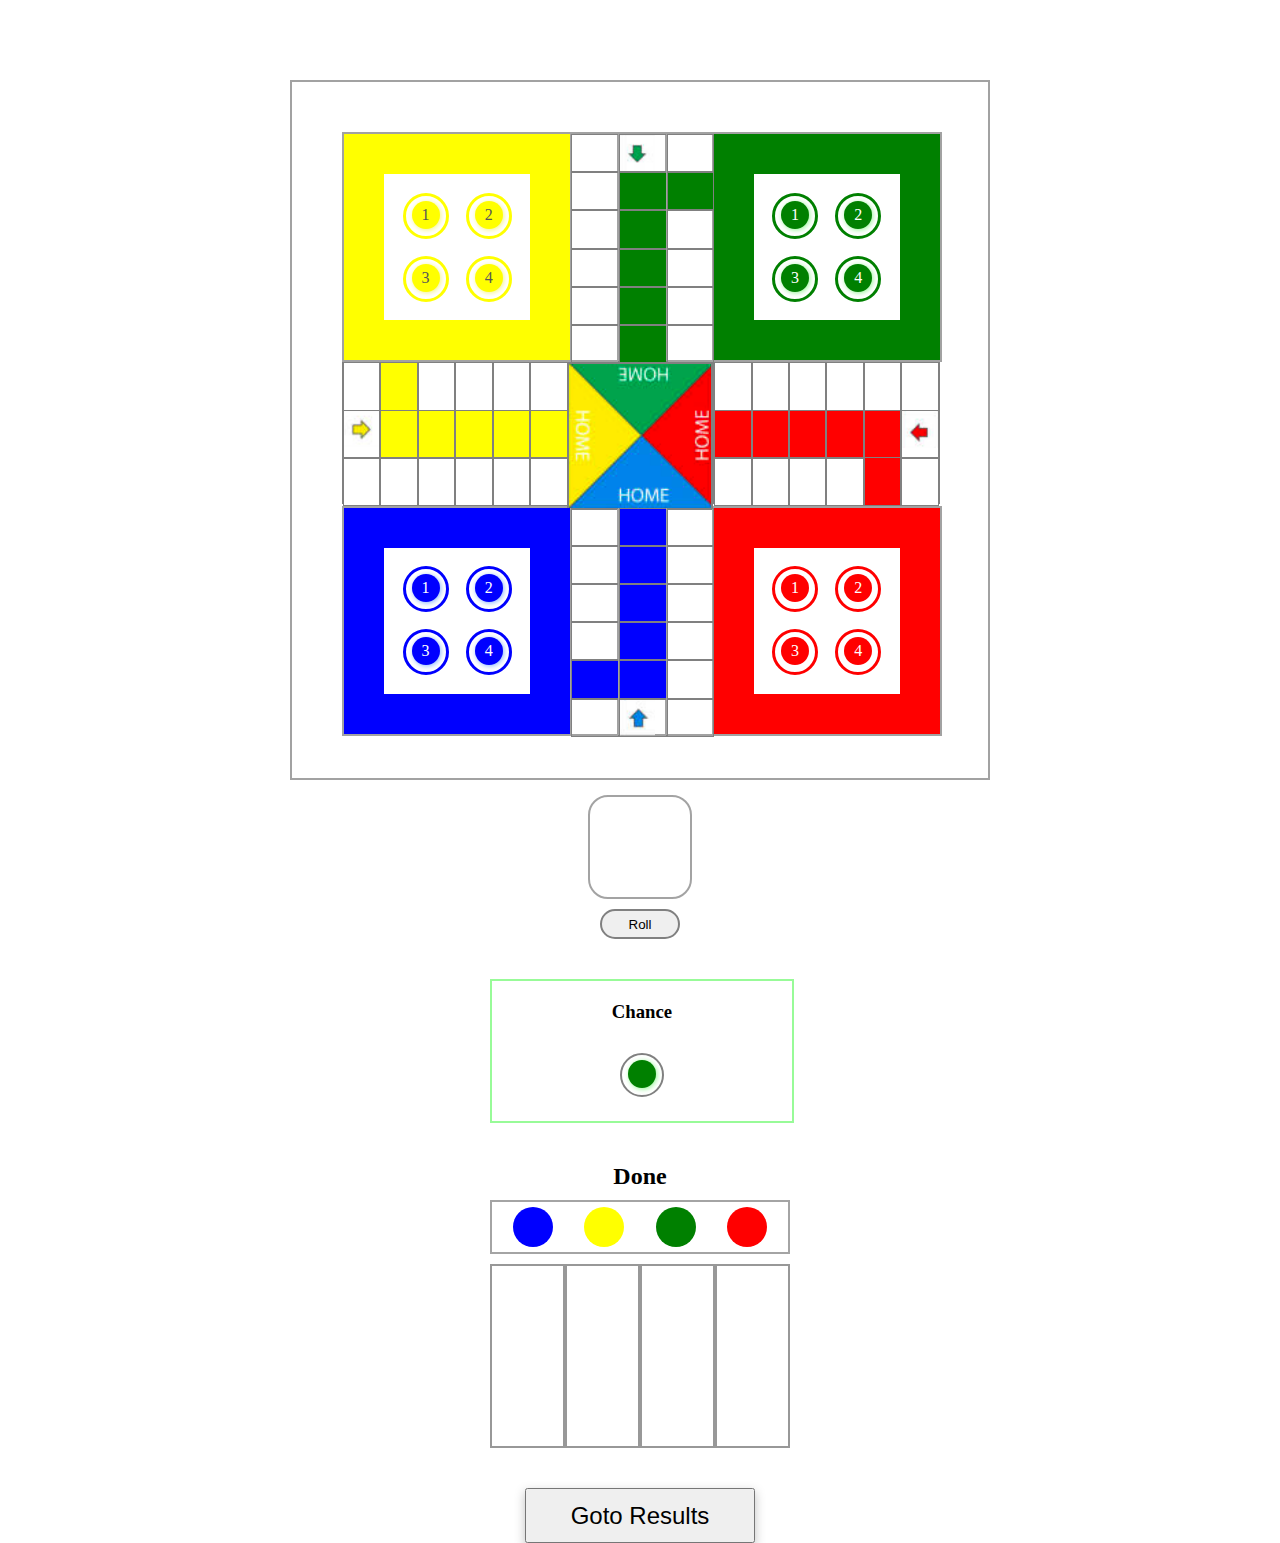
==== commit 9f7732dc: "added result_page_button and done some css work there" ====
--- a/index.html
+++ b/index.html
@@ -219,6 +219,7 @@
                 <div class="done_one_box" id="done_red"></div>
             </div>
         </div>
+        <button class="results_page_button"><a href='results.html' target="_blank">Goto Results</a></button>
 
     </div>
     <script src="./scripts/script.js"></script>
--- a/style.css
+++ b/style.css
@@ -208,7 +208,7 @@
     width:300px;
     position:absolute;
     right:100px;
-    top:200px;
+    top:150px;
 }
 
 .chance{
@@ -315,8 +315,8 @@
 
 /* js css */
 .js_yellow_goti{
-    width:30px;
-    height:30px;
+    width:70%;
+    height:70%;
     margin:auto;
     margin-top:5px;
     border-radius:50%;
@@ -329,8 +329,8 @@
 }
 
 .js_green_goti{
-    width:30px;
-    height:30px;
+    width:70%;
+    height:70%;
     margin:auto;
     margin-top:5px;
     border-radius:50%;
@@ -344,8 +344,9 @@
 }
 
 .js_blue_goti{
-    width:30px;
-    height:30px;
+    width:70%;
+    height:70%;
+
     margin:auto;
     margin-top:5px;
     border-radius:50%;
@@ -359,8 +360,8 @@
 }
 
 .js_red_goti{
-    width:30px;
-    height:30px;
+    width:70%;
+    height:70%;
     margin:auto;
     margin-top:5px;
     border-radius:50%;
@@ -372,16 +373,23 @@
     margin-top:5px'
 }
 
+@media only screen and (max-width:500px){
+    .js_blue_goti, .js_green_goti, .js_red_goti, .js_yellow_goti{
+        font-size: xx-small;
+        margin-bottom:3px;
+    }
+}
+
 @keyframes blink_the_goti {
     from{
         margin-top:5px;
-        width:28px;
-        height:28px;
+        width:50%;
+        height:50%;
     }
     to {
         margin-top:3px;
-        width:33px;
-        height:33px;
+        width:80%;
+        height:80%;
     }
   }
 
@@ -415,6 +423,18 @@
     box-shadow: 0 4px 10px rgba(0,0,0,.25);
 }
 
+@media only screen and (max-width:1000px){
+    .results{
+        width:80%;
+    }
+}
+
+@media only screen and (max-width:400px){
+    .results{
+        width:100%;
+    }
+}
+
 .result{
     width:90%;
     margin:auto;
@@ -455,19 +475,27 @@
     margin-bottom:30px;
 }
 
-.back_button{
+.result_page_heading{
+    text-align:center;
+    color:black;
+    margin-bottom:30px;
+}
+
+.results_page_button{
     width:230px;
     height:55px;
     display:flex;
     justify-content: center;
     align-items: center;
     font-size: x-large;
-    font-weight: 600;
+    font-weight: 500;
     margin-top: 50px;
     box-shadow: 0 4px 10px rgba(0,0,0,.25);
-}
-
-.back_button a{
+    display:block;
+    margin:auto;
+}
+
+.results_page_button a{
     text-decoration: none;
     color:black;
 }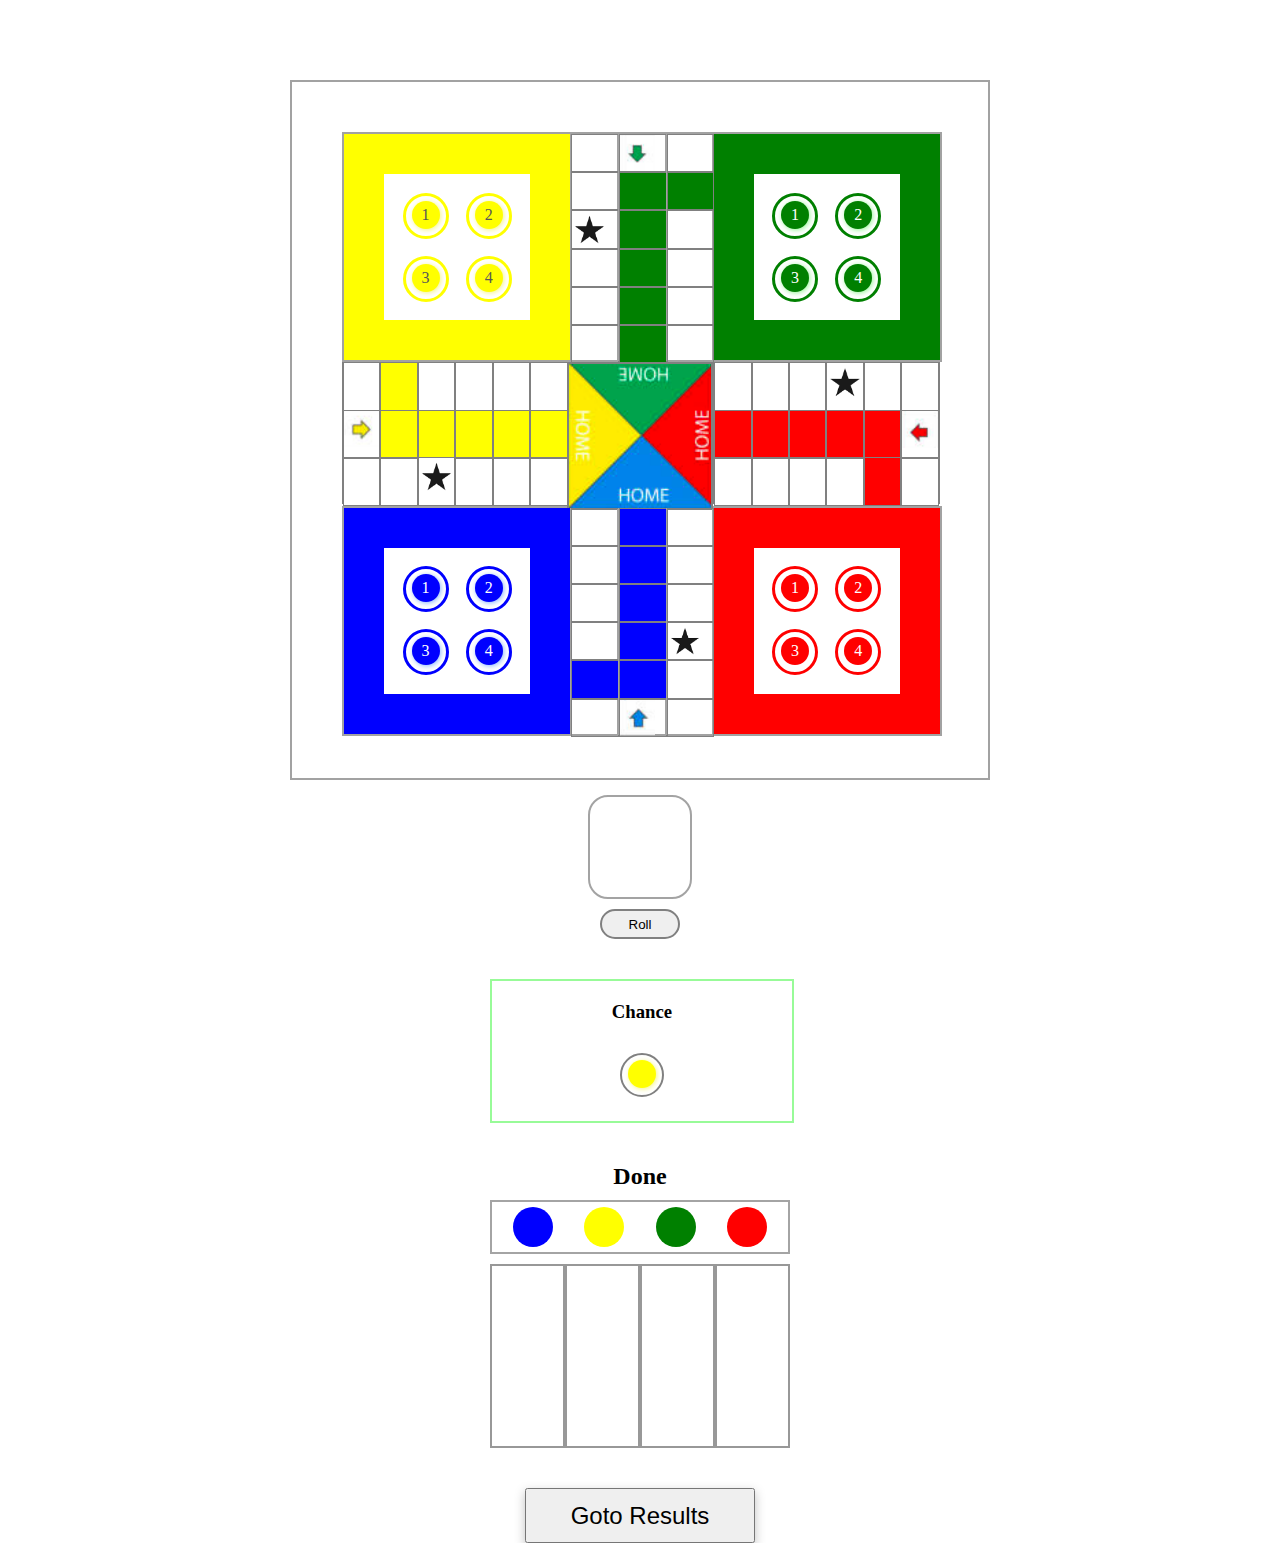
==== commit 82ae9581: "added functionality of star boxes and on the star boxes the gotis will not cut each other" ====
--- a/index.html
+++ b/index.html
@@ -5,7 +5,8 @@
     <meta http-equiv="X-UA-Compatible" content="IE=edge">
     <meta name="viewport" content="width=device-width, initial-scale=1.0">
     <title>The Ludo Game</title>
-    <link rel="stylesheet" href="./style.css">
+    <link rel="stylesheet" href="./css/style.css">
+    <link rel="icon" href="./images/horizontal_middle.png">
 </head>
 <body>
     <div class="ludo">
@@ -32,7 +33,7 @@
                 <div class="vertical_box_group">
                     <div class="single_box" id="g24"></div>
                     <div class="single_box" id="g23"></div>
-                    <div class="single_box" id="g22"></div>
+                    <div class="single_box star_box" id="g22"></div>
                     <div class="single_box" id="g21"></div>
                     <div class="single_box" id="g20"></div>
                     <div class="single_box" id="g19"></div>
@@ -94,7 +95,7 @@
                 <div class="horizontal_box_group">
                     <div class="single_box_horizontal" id="g11"></div>
                     <div class="single_box_horizontal" id="g10"></div>
-                    <div class="single_box_horizontal" id="g9"></div>
+                    <div class="single_box_horizontal star_box" id="g9"></div>
                     <div class="single_box_horizontal" id="g8"></div>
                     <div class="single_box_horizontal" id="g7"></div>
                     <div class="single_box_horizontal" id="g6"></div>
@@ -106,7 +107,7 @@
                     <div class="single_box_horizontal" id="g32"></div>
                     <div class="single_box_horizontal" id="g33"></div>
                     <div class="single_box_horizontal" id="g34"></div>
-                    <div class="single_box_horizontal" id="g35"></div>
+                    <div class="single_box_horizontal star_box" id="g35"></div>
                     <div class="single_box_horizontal" id="g36"></div>
                     <div class="single_box_horizontal" id="g37"></div>
                 </div>
@@ -168,7 +169,7 @@
                     <div class="single_box" id="g45"></div>
                     <div class="single_box" id="g46"></div>
                     <div class="single_box" id="g47"></div>
-                    <div class="single_box" id="g48"></div>
+                    <div class="single_box star_box" id="g48"></div>
                     <div class="single_box" id="g49"></div>
                     <div class="single_box" id="g50"></div>
                 </div>
@@ -222,6 +223,6 @@
         <button class="results_page_button"><a href='results.html' target="_blank">Goto Results</a></button>
 
     </div>
-    <script src="./scripts/script.js"></script>
+    <script src="./js/script.js"></script>
 </body>
 </html>--- a/css/style.css
+++ b/css/style.css
@@ -0,0 +1,503 @@
+*{
+    margin:0px;
+    padding:0px;
+}
+
+
+.ludo{
+    width:98vw;
+    max-width:700px;
+    height:98vw;
+    max-height:700px;
+    border:2px solid rgb(162, 162, 162);
+    margin:auto;
+    margin-top:80px;
+    padding:50px;
+    box-sizing: border-box;
+}
+
+.edge{
+    width:100%;
+    height:38%;
+    border:2px solid rgb(162, 162, 162);
+    display:flex;
+}
+
+.middle{
+    height:24%;
+    width:100%;
+    display:flex;
+}
+
+.color_box{
+    width:38%;
+    height:100%;
+    border:40px solid yellow;
+    padding:10px;
+    box-sizing: border-box;
+}
+
+.color_box_green{
+    border:40px solid green;
+}
+
+.color_box_blue{
+    border:40px solid blue;
+}
+
+.color_box_red{
+    border:40px solid red;
+}
+
+.box_group_vertical{
+    width:24%;
+    height:100%;
+    display:flex;
+}
+
+.two_goti_group{
+    display:flex;
+    height:50%;
+    width:100%;
+}
+
+.goti_outer{
+    width:50%;
+    height:100%;
+    display:flex;
+    justify-content: center;
+    align-items: center;
+}
+
+.goti{
+    width:40px;
+    height:40px;
+    border:3px solid yellow;
+    border-radius:50%;
+    margin:auto;
+    display:flex;
+    justify-content: center;
+    align-items:center;
+}
+
+.blue_goti{
+    border:3px solid blue;
+}
+
+.green_goti{
+    border:3px solid green;
+}
+
+.red_goti{
+    border:3px solid red;
+}
+
+.vertical_box_group{
+    width:33%;
+    height:100%;
+    border:1px solid rgb(162, 162, 162);
+    border-collapse:collapse;
+    border-top:0px;
+}
+
+.single_box{
+    width:100%;
+    height:16%;
+    border:1px solid grey;
+    border-collapse: true;;
+    display:flex;
+    justify-content: center;
+    align-items: center;
+}
+
+.horizontal_edge{
+    width:38%;
+    height:100%;
+}
+
+.horizontal_middle{
+    width:24%;
+    height:100%;
+    border:2px solid grey;
+}
+
+.horizontal_box_group{
+    display:flex;
+    width:100%;
+    height:33%;
+    border-left:1px solid grey;
+    border-right:1px solid grey;
+}
+
+
+.single_box_horizontal{
+    width:16%;
+    height:100%;
+    border:1px solid grey;
+    border-collapse: true;;
+}
+
+.horizontal_middle{
+    background-image: url('../images/horizontal_middle.png');
+    background-size: cover;
+    background-repeat: no-repeat;
+}
+
+.green_box{
+    background-color: green;
+}
+
+.blue_box{
+    background-color: blue;;
+}
+
+.yellow_box{
+    background-color: yellow;
+}
+
+.red_box{
+    background-color: red;;
+}
+
+.arrow{
+    background-size: contain;
+    background-repeat: no-repeat;
+}
+
+.yellow_arrow{
+    background-image: url('../images/yellow_arrow.png');
+}
+
+.green_arrow{
+    background-image: url('../images/green_arrow.png');
+}
+
+.red_arrow{
+    background-image: url('../images/red_arrow.png');
+}
+
+.blue_arrow{
+    background-image: url('../images/blue_arrow.png');
+}
+
+@media only screen and (max-width:850px){
+    .ludo{
+        padding:20px;
+    }
+
+    .color_box{
+        border-width: 30px;
+    }
+}
+
+@media only screen and (max-width:500px){
+    .color_box{
+        border-width:20px;
+    }
+
+    .goti{
+        width: 20px;
+        height:20px;
+    }
+
+    .vertical_box_group .single_box{
+        height:15.4%
+    }
+}
+
+.other_items{
+    width:300px;
+    position:absolute;
+    right:100px;
+    top:150px;
+}
+
+.chance{
+    width:300px;
+    height:120px;
+    text-align: center;
+    border:2px solid palegreen;
+    padding-top:20px;
+    margin:40px 0px;
+}
+
+.chance_goti{
+    width:40px;
+    height:40px;
+    border-radius: 50%;
+    border: 2px solid grey;
+    margin:auto;
+    margin-top: 30px;
+    display:flex;
+    justify-content: center;
+    align-items:center;
+}
+
+.done{
+    width:300px;
+    text-align: center;;
+}
+
+.icons{
+    display:flex;
+    justify-content: space-between;
+    margin:10px 0px;
+    border:2px solid rgb(164, 164, 164);
+    padding:5px;
+}
+
+.nili_icon{
+    background-color: blue;;
+    border:0px;
+}
+
+.peeli_icon{
+    background-color: yellow;
+    border:0px;
+}
+
+.hari_icon{
+    background-color: green;
+    border:0px;
+}
+
+.laal_icon{
+    background-color: red;
+    border:0px;
+}
+
+.done_track{
+    display:flex;
+    justify-content: space-between;
+    margin-bottom:40px;
+}
+
+.done_one_box{
+    width:30%;
+    border:2px solid rgb(152, 152, 152);
+    border-collapse: collapse;
+    height:180px;
+}
+
+
+.dice{
+    width:100px;
+    height:100px;
+    display:flex;
+    justify-content:center;
+    align-items: center;
+    border:2px solid rgb(163, 163, 163);
+    border-radius: 20px;
+    margin:auto;
+    margin-top:15px;
+}
+
+#dice_value{
+    font-size: x-large;
+    font-weight:500;
+}
+
+#roll_the_dice{
+    width:80px;
+    height:30px;
+    border-radius:20px;
+    border:2px solid grey;
+    display:block;
+    margin:10px auto;
+}
+
+
+@media only screen and (max-width:1600px){
+    .other_items{
+        position: static;
+        margin:auto;
+    }
+}
+
+/* js css */
+.js_yellow_goti{
+    width:70%;
+    height:70%;
+    margin:auto;
+    margin-top:5px;
+    border-radius:50%;
+    background-color: yellow;
+    box-shadow: 1px 1px 5px rgb(245, 245, 133);
+    display:flex;
+    align-items:center;
+    color:rgb(87, 87, 87);
+    justify-content: center;
+}
+
+.js_green_goti{
+    width:70%;
+    height:70%;
+    margin:auto;
+    margin-top:5px;
+    border-radius:50%;
+    background-color: green;
+    box-shadow: 1px 1px 5px rgb(147, 245, 147);
+    display:flex;
+    align-items:center;
+    color:white;
+    justify-content: center;
+}
+
+.js_blue_goti{
+    width:70%;
+    height:70%;
+    margin:auto;
+    margin-top:5px;
+    border-radius:50%;
+    background-color: blue;
+    box-shadow: 1px 1px 5px rgb(138, 181, 255);
+    display:flex;
+    align-items:center;
+    color:white;
+    justify-content: center;
+}
+
+.js_red_goti{
+    width:70%;
+    height:70%;
+    margin:auto;
+    margin-top:5px;
+    border-radius:50%;
+    background-color: red;
+    display:flex;
+    align-items:center;
+    color:white;
+    justify-content: center;
+}
+
+@media only screen and (max-width:500px){
+    .js_blue_goti, .js_green_goti, .js_red_goti, .js_yellow_goti{
+        font-size: xx-small;
+        margin-bottom:3px;
+    }
+}
+
+@keyframes blink_the_goti {
+    from{
+        width:50%;
+        height:50%;
+    }
+    to {
+        width:80%;
+        height:80%;
+    }
+  }
+
+.blink{
+    animation-name: blink_the_goti;
+    animation-duration: 500ms;
+    animation-iteration-count: infinite;
+}
+
+.goaled_goti{
+    width:50%;
+    margin:auto;
+    height:18%;
+    margin-bottom:2px;
+}
+
+/* results */
+.result_page{
+    width:100vw;
+    height:100vh;
+    display:flex;
+    flex-direction: column;
+    justify-content: center;
+    align-items: center;
+}
+
+.results{
+    width:50%;
+    min-width:300px;
+    background-color: aliceblue;
+    box-shadow: 0 4px 10px rgba(0,0,0,.25);
+}
+
+@media only screen and (max-width:1000px){
+    .results{
+        width:80%;
+    }
+}
+
+@media only screen and (max-width:400px){
+    .results{
+        width:100%;
+    }
+}
+
+.result{
+    width:90%;
+    margin:auto;
+    box-shadow: 0 4px 10px rgba(0,0,0,.25);
+    margin-top:20px;
+    margin-bottom:20px;
+    display:flex;
+    flex-wrap:wrap;
+    justify-content: space-around;
+    padding:10px;
+}
+
+.result_heading{
+    background-color: rgb(218, 244, 244);
+    margin-bottom:15px;
+}
+
+.prtc{
+    width:24%;
+    height:40px;
+    display:flex;
+    justify-content: center;;
+    align-items:center;
+    text-align: center;
+    background-color: rgb(155, 245, 155);
+    border-radius: 5px;
+}
+
+.loser{
+    background-color: rgb(240, 88, 88);
+}
+
+.br{
+    width:95%;
+    height:4px;
+    background-color: rgb(155, 245, 155);
+    margin:auto;
+    margin-bottom:30px;
+}
+
+.result_page_heading{
+    text-align:center;
+    color:black;
+    margin-bottom:30px;
+}
+
+.results_page_button{
+    width:230px;
+    height:55px;
+    display:flex;
+    justify-content: center;
+    align-items: center;
+    font-size: x-large;
+    font-weight: 500;
+    margin-top: 50px;
+    box-shadow: 0 4px 10px rgba(0,0,0,.25);
+    display:block;
+    margin:auto;
+}
+
+.results_page_button a{
+    text-decoration: none;
+    color:black;
+}
+
+/* putting star */
+.star_box{
+    background-image: url('../images/star.png');
+    background-size:contain;
+    background-repeat: no-repeat;
+}